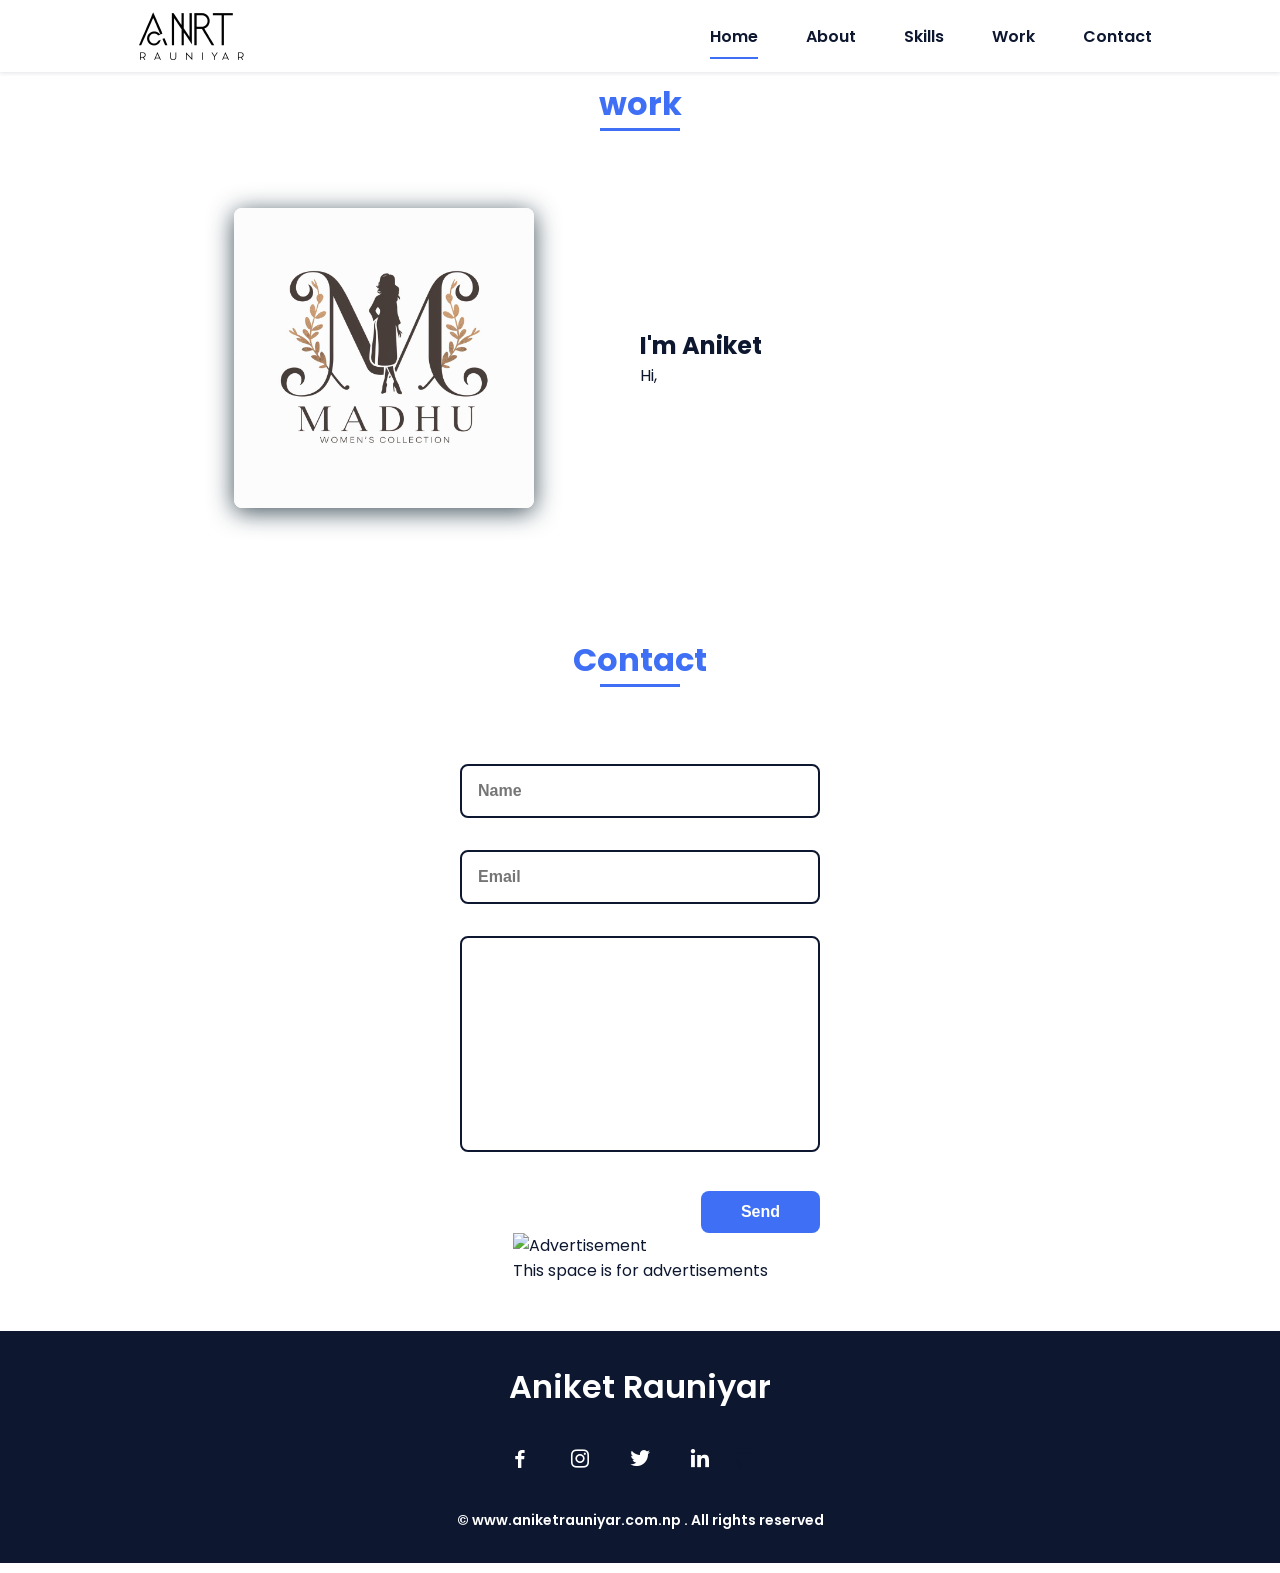
==== banner.html @ f1fd41da "Add files via upload" ====
<!DOCTYPE html>
<html lang="en">
<head>
    <meta charset="UTF-8">
    <meta name="viewport" content="width=device-width, initial-scale=1.0">
    <link rel="stylesheet" href="style.css">
    <link rel="shortcut icon" type="image/png" href="logo.png">
    <!-- =====BOX ICONS===== -->
    <link href='https://cdn.jsdelivr.net/npm/boxicons@2.0.5/css/boxicons.min.css' rel='stylesheet'>
    <title>Aniket Rauniyar - www.aniketrauniyar.com.np</title>
    
</head>
<body>
    <!--===== HEADER =====-->
    <header class="l-header">
        <nav class="nav bd-grid">
            <div>
               <img src="icon.png" alt="icon" style="height:125px ;">
            </div>

            <div  class="nav__menu" id="nav-menu">
                <ul class="nav__list">
                    <li class="nav__item"><a href="#home" class="nav__link active">Home</a></li>
                    <li class="nav__item"><a href="#about" class="nav__link">About</a></li>
                    <li class="nav__item"><a href="#skills" class="nav__link">Skills</a></li>
                    <li class="nav__item"><a href="#work" class="nav__link">Work</a></li>
                    <li class="nav__item"><a href="#contact" class="nav__link">Contact</a></li>
                </ul>
            </div>
        </nav>
    </header>
    <!DOCTYPE html>
<html lang="en">
<head>
    <meta charset="UTF-8">
    <meta name="viewport" content="width=device-width, initial-scale=1.0">
    <link rel="stylesheet" href="style.css">
    <link rel="shortcut icon" type="image/png" href="logo.png">
    <!-- =====BOX ICONS===== -->
    <link href='https://cdn.jsdelivr.net/npm/boxicons@2.0.5/css/boxicons.min.css' rel='stylesheet'>
    <title>Aniket Rauniyar - www.aniketrauniyar.com.np</title>
    
</head>
<body>
    <!--===== HEADER =====-->
    <header class="l-header">
        <nav class="nav bd-grid">
            <div>
               <img src="icon.png" alt="icon" style="height:125px ;">
            </div>

            <div  class="nav__menu" id="nav-menu">
                <ul class="nav__list">
                    <li class="nav__item"><a href="#home" class="nav__link active">Home</a></li>
                    <li class="nav__item"><a href="#about" class="nav__link">About</a></li>
                    <li class="nav__item"><a href="#skills" class="nav__link">Skills</a></li>
                    <li class="nav__item"><a href="#work" class="nav__link">Work</a></li>
                    <li class="nav__item"><a href="#contact" class="nav__link">Contact</a></li>
                </ul>
        </nav>
    </header>
    
        <!--===== ABOUT =====-->
        <section class="work section " id="work">
            <h2 class="section-title">work</h2>

            <div class="about__container bd-grid">
                <div class="about__img">
                    <img src="bannerlogo.jpg" alt="">
                </div>
                    
                <div>
                    <h2 class="work__subtitle">I'm Aniket</h2>
                    <p class="work__text">Hi, </p>           
                </div>                                   
            </div>
        </section>
        
        <!--===== CONTACT =====-->
        <section class="contact section" id="contact">
            <h2 class="section-title">Contact</h2>

            <div class="contact__container bd-grid">
                <form action="" class="contact__form">
                    <input type="text" placeholder="Name" class="contact__input">
                    <input type="mail" placeholder="Email" class="contact__input">
                    <textarea name="" id="" cols="0" rows="10" class="contact__input"></textarea>
                    <input type="button" value="Send" class="contact__button button">
                </form>
                <aside>
                    <!-- This is where your ad section will go -->
                    <div class="ad-section">
                        <!-- Replace this with your ad code provided by your ad network -->
                        <img src="ad_image.jpg" alt="Advertisement">
                        <p>This space is for advertisements</p>
                    </div>
                </aside>
            
                <footer>
                    <!-- Your footer content -->
                </footer>
            </div>
        </section>
    </main>

    <!--===== FOOTER =====-->
    <footer class="footer">
        <p class="footer__title">Aniket Rauniyar</p>
        <div class="footer__social">
            <a href="https://www.facebook.com/aniket2059" class="footer__icon"><i class='bx bxl-facebook' ></i></a>
            <a href="https://www.instagram.com/aniketttt_/" class="footer__icon"><i class='bx bxl-instagram' ></i></a>
            <a href="https://twitter.com/Rauniyar2aniket" class="footer__icon"><i class='bx bxl-twitter' ></i></a>
            <a href="https://twitter.com/Rauniyar2aniket" class="footer__icon"><i class='bx bxl-linkedin' ></i></a>
            <a href="https://github.com/Aniketrnyr" class="home__social-icon"><i class='bx bxl-github' ></i></a>
        </div>
        <p class="footer__copy">&#169; www.aniketrauniyar.com.np . All rights reserved</p>
    </footer>


    <!--===== SCROLL REVEAL =====-->
    <script src="https://unpkg.com/scrollreveal"></script>

    <!--===== MAIN JS =====-->
    <script src="script.js"></script>
</body>
</html>
---- style.css ----
/*===== GOOGLE FONTS =====*/
@import url("https://fonts.googleapis.com/css2?family=Poppins:wght@400;600;700&display=swap");

/*===== VARIABLES CSS =====*/
:root {
    --header-height: 3rem;
    --font-semi: 600;
    /*===== Colors =====*/
    /*Purple 260 - Red 355 - Blue 224 - Pink 340*/
    /* HSL color mode */
    --hue-color: 224;
    --first-color: hsl(var(--hue-color), 89%, 60%);
    --second-color: hsl(var(--hue-color), 56%, 12%);
    /*===== Font typography =====*/
    --body-font: 'Poppins', sans-serif;
    --big-font-size: 2rem;
    --h2-font-size: 1.25rem;
    --normal-font-size: .938rem;
    --smaller-font-size: .75rem;
    /*===== Margins =====*/
    --mb-2: 1rem;
    --mb-4: 2rem;
    --mb-5: 2.5rem;
    --mb-6: 3rem;
    /*===== z index =====*/
    --z-back: -10;
    --z-fixed: 100;
}

@media screen and (min-width: 968px) {
    :root {
        --big-font-size: 3.5rem;
        --h2-font-size: 2rem;
        --normal-font-size: 1rem;
        --smaller-font-size: .875rem;
    }
}

/*===== BASE =====*/
*, ::before, ::after {
    box-sizing: border-box;
}

html {
    scroll-behavior: smooth;
}

body {
    margin: var(--header-height) 0 0 0;
    font-family: var(--body-font);
    font-size: var(--normal-font-size);
    color: var(--second-color);
}

h1, h2, p {
    margin: 0;
}

ul {
    margin: 0;
    padding: 0;
    list-style: none;
}

a {
    text-decoration: none;
}

img {
    max-width: 100%;
    height: auto;
    display: block;
}

/*===== CLASS CSS ===== */
.section-title {
    position: relative;
    font-size: var(--h2-font-size);
    color: var(--first-color);
    margin-top: var(--mb-2);
    margin-bottom: var(--mb-4);
    text-align: center;
}

.section-title::after {
    position: absolute;
    content: '';
    width: 64px;
    height: 0.18rem;
    left: 0;
    right: 0;
    margin: auto;
    top: 2rem;
    background-color: var(--first-color);
}

.section {
    padding-top: 3rem;
    padding-bottom: 2rem;
}

/*===== LAYOUT =====*/
.bd-grid {
    max-width: 1024px;
    display: grid;
    margin-left: var(--mb-2);
    margin-right: var(--mb-2);
}

.l-header {
    width: 100%;
    position: fixed;
    top: 0;
    left: 0;
    z-index: var(--z-fixed);
    background-color: #fff;
    box-shadow: 0 1px 4px rgba(146, 161, 176, 0.15);
}

/*===== NAV =====*/
.nav {
    height: var(--header-height);
    display: flex;
    justify-content: space-between;
    align-items: center;
    font-weight: var(--font-semi);
}

@media screen and (max-width: 767px) {
    .nav__menu {
        position: fixed;
        top: var(--header-height);
        right: -100%;
        width: 80%;
        height: 100%;
        padding: 2rem;
        background-color: var(--second-color);
        transition: .5s;
    }
}

.nav__item {
    margin-bottom: var(--mb-4);
}

.nav__link {
    position: relative;
    color: #fff;
}

.nav__link:hover {
    position: relative;
}

.nav__link:hover::after {
    position: absolute;
    content: '';
    width: 100%;
    height: 0.18rem;
    left: 0;
    top: 2rem;
    background-color: var(--first-color);
}

.nav__logo {
    color: var(--second-color);
}

.nav__toggle {
    color: var(--second-color);
    font-size: 1.5rem;
    cursor: pointer;
}

/*Active menu*/
.active::after {
    position: absolute;
    content: '';
    width: 100%;
    height: 0.18rem;
    left: 0;
    top: 2rem;
    background-color: var(--first-color);
}

/*=== Show menu ===*/
.show {
    right: 0;
}

/*===== HOME =====*/
.home {
    position: relative;
    row-gap: 5rem;
    padding: 4rem 0 5rem;
}

.home__data {
    align-self: center;
}

.home__title {
    font-size: var(--big-font-size);
    margin-bottom: var(--mb-5);
}

.home__title-color {
    color: var(--first-color);
}

.home__social {
    display: flex;
    flex-direction: column;
}

.home__social-icon {
    width: max-content;
    margin-bottom: var(--mb-2);
    font-size: 1.5rem;
    color: var(--second-color);
}

.home__social-icon:hover {
    color: var(--first-color);
}

.home__img {
    position: absolute;
    right: 0;
    bottom: 0;
    width: 260px;
}

.home__blob {
    fill: var(--first-color);
}

.home__blob-img {
    width: 360px;
}

/*BUTTONS*/
.button {
    display: inline-block;
    background-color: var(--first-color);
    color: #fff;
    padding: .75rem 2.5rem;
    font-weight: var(--font-semi);
    border-radius: .5rem;
    transition: all .3s;
}

.button:hover {
    box-shadow: rgba(17, 17, 26, 0.3) 0px 8px 24px, rgba(17, 17, 26, 0.3) 0px 16px 56px, rgba(17, 17, 26, 0.3) 0px 24px 80px;
    background-color: var(--second-color);
}

/* ===== ABOUT =====*/
.about__container {
    row-gap: 2rem;
    text-align: center;
}

.about__subtitle {
    margin-bottom: var(--mb-2);
}

.about__img {
    justify-self: center;
}

.about__img img {
    width: 200px;
    border-radius: .5rem;
    box-shadow: 0px 4px 25px rgba(14, 36, 49, 0.792);
}

/* ===== SKILLS =====*/
.skills__container {
    row-gap: 2rem;
    text-align: center;
}

.skills__subtitle {
    margin-bottom: var(--mb-2);
}

.skills__text {
    margin-bottom: var(--mb-4);
}

.skills__data {
    display: flex;
    justify-content: space-between;
    align-items: center;
    position: relative;
    font-weight: var(--font-semi);
    padding: .5rem 1rem;
    margin-bottom: var(--mb-4);
    border-radius: .5rem;
    box-shadow: 0px 4px 25px rgba(14, 36, 49, 0.15);
}

.skills__icon {
    font-size: 2rem;
    margin-right: var(--mb-2);
    color: var(--first-color);
}

.skills__names {
    display: flex;
    align-items: center;
}

.skills__bar {
    position: absolute;
    left: 0;
    bottom: 0;
    background-color: var(--first-color);
    height: .25rem;
    border-radius: .5rem;
    z-index: var(--z-back);
}

.skills__html {
    width: 95%;
}

.skills__css {
    width: 85%;
}

.skills__js {
    width: 65%;
}

.skills__ux {
    width: 85%;
}

.skills__img {
    border-radius: .5rem;
    box-shadow: 0px 4px 25px rgba(14, 36, 49, 0.792);
}

/* ===== WORK =====*/
.work__container {
    row-gap: 2rem;
}

.work__img {
    box-shadow: 0px 4px 25px rgba(14, 36, 49, 0.792);
    border-radius: .5rem;
    overflow: hidden;
}

.work__img img {
    transition: 1s;
}

.work__img img:hover {
    transform: scale(1.1);
}

/* ===== CONTACT =====*/
.contact__input {
    width: 100%;
    font-size: var(--normal-font-size);
    font-weight: var(--font-semi);
    padding: 1rem;
    border-radius: .5rem;
    border: 2px solid var(--second-color);
    outline: none;
    margin-bottom: var(--mb-4);
    transition: border .3s;
    resize: none;
}

.contact__input:focus {
    border: 2px solid var(--first-color);
}

.contact__button {
    display: block;
    border: none;
    outline: none;
    font-size: var(--normal-font-size);
    cursor: pointer;
    margin-left: auto;
}

/* ===== FOOTER =====*/
.footer {
    background-color: var(--second-color);
    color: #fff;
    text-align: center;
    font-weight: var(--font-semi);
    padding: 2rem 0;
}

.footer__title {
    font-size: 2rem;
    margin-bottom: var(--mb-4);
}

.footer__social {
    margin-bottom: var(--mb-4);
}

.footer__icon {
    font-size: 1.5rem;
    color: #fff;
    margin: 0 var(--mb-2);
    transition: color .3s;
}

.footer__icon:hover {
    color: var(--first-color);
}

.footer__copy {
    font-size: var(--smaller-font-size);
}

/* ===== MEDIA QUERIES=====*/
@media screen and (max-width: 320px) {
    .home {
        row-gap: 2rem;
    }
    .home__img {
        width: 200px;
    }
}

@media screen and (min-width: 576px) {
    .home {
        padding: 4rem 0 2rem;
    }
    .home__social {
        padding-top: 0;
        padding-bottom: 2.5rem;
        flex-direction: row;
        align-self: flex-end;
    }
    .home__social-icon {
        margin-bottom: 0;
        margin-right: var(--mb-4);
    }
    .home__img {
        width: 300px;
        bottom: 25%;
    }
    .about__container {
        grid-template-columns: repeat(2, 1fr);
        align-items: center;
        text-align: initial;
    }
    .skills__container {
        grid-template-columns: .7fr;
        justify-content: center;
        column-gap: 1rem;
    }
    .work__container {
        grid-template-columns: repeat(2, 1fr);
        column-gap: 2rem;
        padding-top: 2rem;
    }
    .contact__form {
        width: 360px;
        padding-top: 2rem;
    }
    .contact__container {
        justify-items: center;
    }
}

@media screen and (min-width: 768px) {
    body {
        margin: 0;
    }
    .section {
        padding-top: 4rem;
        padding-bottom: 3rem;
    }
    .section-title {
        margin-bottom: var(--mb-6);
    }
    .section-title::after {
        width: 80px;
        top: 3rem;
    }
    .nav {
        height: calc(var(--header-height) + 1.5rem);
    }
    .nav__list {
        display: flex;
        padding-top: 0;
    }
    .nav__item {
        margin-left: var(--mb-6);
        margin-bottom: 0;
    }
    .nav__toggle {
        display: none;
    }
    .nav__link {
        color: var(--second-color);
    }
    .home {
        padding: 8rem 0 2rem;
    }
    .home__img {
        width: 400px;
        bottom: 10%;
    }
    .about__container {
        padding-top: 2rem;
    }
    .about__img img {
        width: 300px;
    }
    .skills__container {
        grid-template-columns: repeat(2, 1fr);
        column-gap: 2rem;
        align-items: center;
        text-align: initial;
    }
    .work__container {
        grid-template-columns: repeat(3, 1fr);
        column-gap: 2rem;
    }
}

@media screen and (min-width: 992px) {
    .bd-grid {
        margin-left: auto;
        margin-right: auto;
    }
    .home {
        padding: 10rem 0 2rem;
    }
    .home__img {
        width: 450px;
    }
}
---- style.css ----
/*===== GOOGLE FONTS =====*/
@import url("https://fonts.googleapis.com/css2?family=Poppins:wght@400;600;700&display=swap");

/*===== VARIABLES CSS =====*/
:root {
    --header-height: 3rem;
    --font-semi: 600;
    /*===== Colors =====*/
    /*Purple 260 - Red 355 - Blue 224 - Pink 340*/
    /* HSL color mode */
    --hue-color: 224;
    --first-color: hsl(var(--hue-color), 89%, 60%);
    --second-color: hsl(var(--hue-color), 56%, 12%);
    /*===== Font typography =====*/
    --body-font: 'Poppins', sans-serif;
    --big-font-size: 2rem;
    --h2-font-size: 1.25rem;
    --normal-font-size: .938rem;
    --smaller-font-size: .75rem;
    /*===== Margins =====*/
    --mb-2: 1rem;
    --mb-4: 2rem;
    --mb-5: 2.5rem;
    --mb-6: 3rem;
    /*===== z index =====*/
    --z-back: -10;
    --z-fixed: 100;
}

@media screen and (min-width: 968px) {
    :root {
        --big-font-size: 3.5rem;
        --h2-font-size: 2rem;
        --normal-font-size: 1rem;
        --smaller-font-size: .875rem;
    }
}

/*===== BASE =====*/
*, ::before, ::after {
    box-sizing: border-box;
}

html {
    scroll-behavior: smooth;
}

body {
    margin: var(--header-height) 0 0 0;
    font-family: var(--body-font);
    font-size: var(--normal-font-size);
    color: var(--second-color);
}

h1, h2, p {
    margin: 0;
}

ul {
    margin: 0;
    padding: 0;
    list-style: none;
}

a {
    text-decoration: none;
}

img {
    max-width: 100%;
    height: auto;
    display: block;
}

/*===== CLASS CSS ===== */
.section-title {
    position: relative;
    font-size: var(--h2-font-size);
    color: var(--first-color);
    margin-top: var(--mb-2);
    margin-bottom: var(--mb-4);
    text-align: center;
}

.section-title::after {
    position: absolute;
    content: '';
    width: 64px;
    height: 0.18rem;
    left: 0;
    right: 0;
    margin: auto;
    top: 2rem;
    background-color: var(--first-color);
}

.section {
    padding-top: 3rem;
    padding-bottom: 2rem;
}

/*===== LAYOUT =====*/
.bd-grid {
    max-width: 1024px;
    display: grid;
    margin-left: var(--mb-2);
    margin-right: var(--mb-2);
}

.l-header {
    width: 100%;
    position: fixed;
    top: 0;
    left: 0;
    z-index: var(--z-fixed);
    background-color: #fff;
    box-shadow: 0 1px 4px rgba(146, 161, 176, 0.15);
}

/*===== NAV =====*/
.nav {
    height: var(--header-height);
    display: flex;
    justify-content: space-between;
    align-items: center;
    font-weight: var(--font-semi);
}

@media screen and (max-width: 767px) {
    .nav__menu {
        position: fixed;
        top: var(--header-height);
        right: -100%;
        width: 80%;
        height: 100%;
        padding: 2rem;
        background-color: var(--second-color);
        transition: .5s;
    }
}

.nav__item {
    margin-bottom: var(--mb-4);
}

.nav__link {
    position: relative;
    color: #fff;
}

.nav__link:hover {
    position: relative;
}

.nav__link:hover::after {
    position: absolute;
    content: '';
    width: 100%;
    height: 0.18rem;
    left: 0;
    top: 2rem;
    background-color: var(--first-color);
}

.nav__logo {
    color: var(--second-color);
}

.nav__toggle {
    color: var(--second-color);
    font-size: 1.5rem;
    cursor: pointer;
}

/*Active menu*/
.active::after {
    position: absolute;
    content: '';
    width: 100%;
    height: 0.18rem;
    left: 0;
    top: 2rem;
    background-color: var(--first-color);
}

/*=== Show menu ===*/
.show {
    right: 0;
}

/*===== HOME =====*/
.home {
    position: relative;
    row-gap: 5rem;
    padding: 4rem 0 5rem;
}

.home__data {
    align-self: center;
}

.home__title {
    font-size: var(--big-font-size);
    margin-bottom: var(--mb-5);
}

.home__title-color {
    color: var(--first-color);
}

.home__social {
    display: flex;
    flex-direction: column;
}

.home__social-icon {
    width: max-content;
    margin-bottom: var(--mb-2);
    font-size: 1.5rem;
    color: var(--second-color);
}

.home__social-icon:hover {
    color: var(--first-color);
}

.home__img {
    position: absolute;
    right: 0;
    bottom: 0;
    width: 260px;
}

.home__blob {
    fill: var(--first-color);
}

.home__blob-img {
    width: 360px;
}

/*BUTTONS*/
.button {
    display: inline-block;
    background-color: var(--first-color);
    color: #fff;
    padding: .75rem 2.5rem;
    font-weight: var(--font-semi);
    border-radius: .5rem;
    transition: all .3s;
}

.button:hover {
    box-shadow: rgba(17, 17, 26, 0.3) 0px 8px 24px, rgba(17, 17, 26, 0.3) 0px 16px 56px, rgba(17, 17, 26, 0.3) 0px 24px 80px;
    background-color: var(--second-color);
}

/* ===== ABOUT =====*/
.about__container {
    row-gap: 2rem;
    text-align: center;
}

.about__subtitle {
    margin-bottom: var(--mb-2);
}

.about__img {
    justify-self: center;
}

.about__img img {
    width: 200px;
    border-radius: .5rem;
    box-shadow: 0px 4px 25px rgba(14, 36, 49, 0.792);
}

/* ===== SKILLS =====*/
.skills__container {
    row-gap: 2rem;
    text-align: center;
}

.skills__subtitle {
    margin-bottom: var(--mb-2);
}

.skills__text {
    margin-bottom: var(--mb-4);
}

.skills__data {
    display: flex;
    justify-content: space-between;
    align-items: center;
    position: relative;
    font-weight: var(--font-semi);
    padding: .5rem 1rem;
    margin-bottom: var(--mb-4);
    border-radius: .5rem;
    box-shadow: 0px 4px 25px rgba(14, 36, 49, 0.15);
}

.skills__icon {
    font-size: 2rem;
    margin-right: var(--mb-2);
    color: var(--first-color);
}

.skills__names {
    display: flex;
    align-items: center;
}

.skills__bar {
    position: absolute;
    left: 0;
    bottom: 0;
    background-color: var(--first-color);
    height: .25rem;
    border-radius: .5rem;
    z-index: var(--z-back);
}

.skills__html {
    width: 95%;
}

.skills__css {
    width: 85%;
}

.skills__js {
    width: 65%;
}

.skills__ux {
    width: 85%;
}

.skills__img {
    border-radius: .5rem;
    box-shadow: 0px 4px 25px rgba(14, 36, 49, 0.792);
}

/* ===== WORK =====*/
.work__container {
    row-gap: 2rem;
}

.work__img {
    box-shadow: 0px 4px 25px rgba(14, 36, 49, 0.792);
    border-radius: .5rem;
    overflow: hidden;
}

.work__img img {
    transition: 1s;
}

.work__img img:hover {
    transform: scale(1.1);
}

/* ===== CONTACT =====*/
.contact__input {
    width: 100%;
    font-size: var(--normal-font-size);
    font-weight: var(--font-semi);
    padding: 1rem;
    border-radius: .5rem;
    border: 2px solid var(--second-color);
    outline: none;
    margin-bottom: var(--mb-4);
    transition: border .3s;
    resize: none;
}

.contact__input:focus {
    border: 2px solid var(--first-color);
}

.contact__button {
    display: block;
    border: none;
    outline: none;
    font-size: var(--normal-font-size);
    cursor: pointer;
    margin-left: auto;
}

/* ===== FOOTER =====*/
.footer {
    background-color: var(--second-color);
    color: #fff;
    text-align: center;
    font-weight: var(--font-semi);
    padding: 2rem 0;
}

.footer__title {
    font-size: 2rem;
    margin-bottom: var(--mb-4);
}

.footer__social {
    margin-bottom: var(--mb-4);
}

.footer__icon {
    font-size: 1.5rem;
    color: #fff;
    margin: 0 var(--mb-2);
    transition: color .3s;
}

.footer__icon:hover {
    color: var(--first-color);
}

.footer__copy {
    font-size: var(--smaller-font-size);
}

/* ===== MEDIA QUERIES=====*/
@media screen and (max-width: 320px) {
    .home {
        row-gap: 2rem;
    }
    .home__img {
        width: 200px;
    }
}

@media screen and (min-width: 576px) {
    .home {
        padding: 4rem 0 2rem;
    }
    .home__social {
        padding-top: 0;
        padding-bottom: 2.5rem;
        flex-direction: row;
        align-self: flex-end;
    }
    .home__social-icon {
        margin-bottom: 0;
        margin-right: var(--mb-4);
    }
    .home__img {
        width: 300px;
        bottom: 25%;
    }
    .about__container {
        grid-template-columns: repeat(2, 1fr);
        align-items: center;
        text-align: initial;
    }
    .skills__container {
        grid-template-columns: .7fr;
        justify-content: center;
        column-gap: 1rem;
    }
    .work__container {
        grid-template-columns: repeat(2, 1fr);
        column-gap: 2rem;
        padding-top: 2rem;
    }
    .contact__form {
        width: 360px;
        padding-top: 2rem;
    }
    .contact__container {
        justify-items: center;
    }
}

@media screen and (min-width: 768px) {
    body {
        margin: 0;
    }
    .section {
        padding-top: 4rem;
        padding-bottom: 3rem;
    }
    .section-title {
        margin-bottom: var(--mb-6);
    }
    .section-title::after {
        width: 80px;
        top: 3rem;
    }
    .nav {
        height: calc(var(--header-height) + 1.5rem);
    }
    .nav__list {
        display: flex;
        padding-top: 0;
    }
    .nav__item {
        margin-left: var(--mb-6);
        margin-bottom: 0;
    }
    .nav__toggle {
        display: none;
    }
    .nav__link {
        color: var(--second-color);
    }
    .home {
        padding: 8rem 0 2rem;
    }
    .home__img {
        width: 400px;
        bottom: 10%;
    }
    .about__container {
        padding-top: 2rem;
    }
    .about__img img {
        width: 300px;
    }
    .skills__container {
        grid-template-columns: repeat(2, 1fr);
        column-gap: 2rem;
        align-items: center;
        text-align: initial;
    }
    .work__container {
        grid-template-columns: repeat(3, 1fr);
        column-gap: 2rem;
    }
}

@media screen and (min-width: 992px) {
    .bd-grid {
        margin-left: auto;
        margin-right: auto;
    }
    .home {
        padding: 10rem 0 2rem;
    }
    .home__img {
        width: 450px;
    }
}
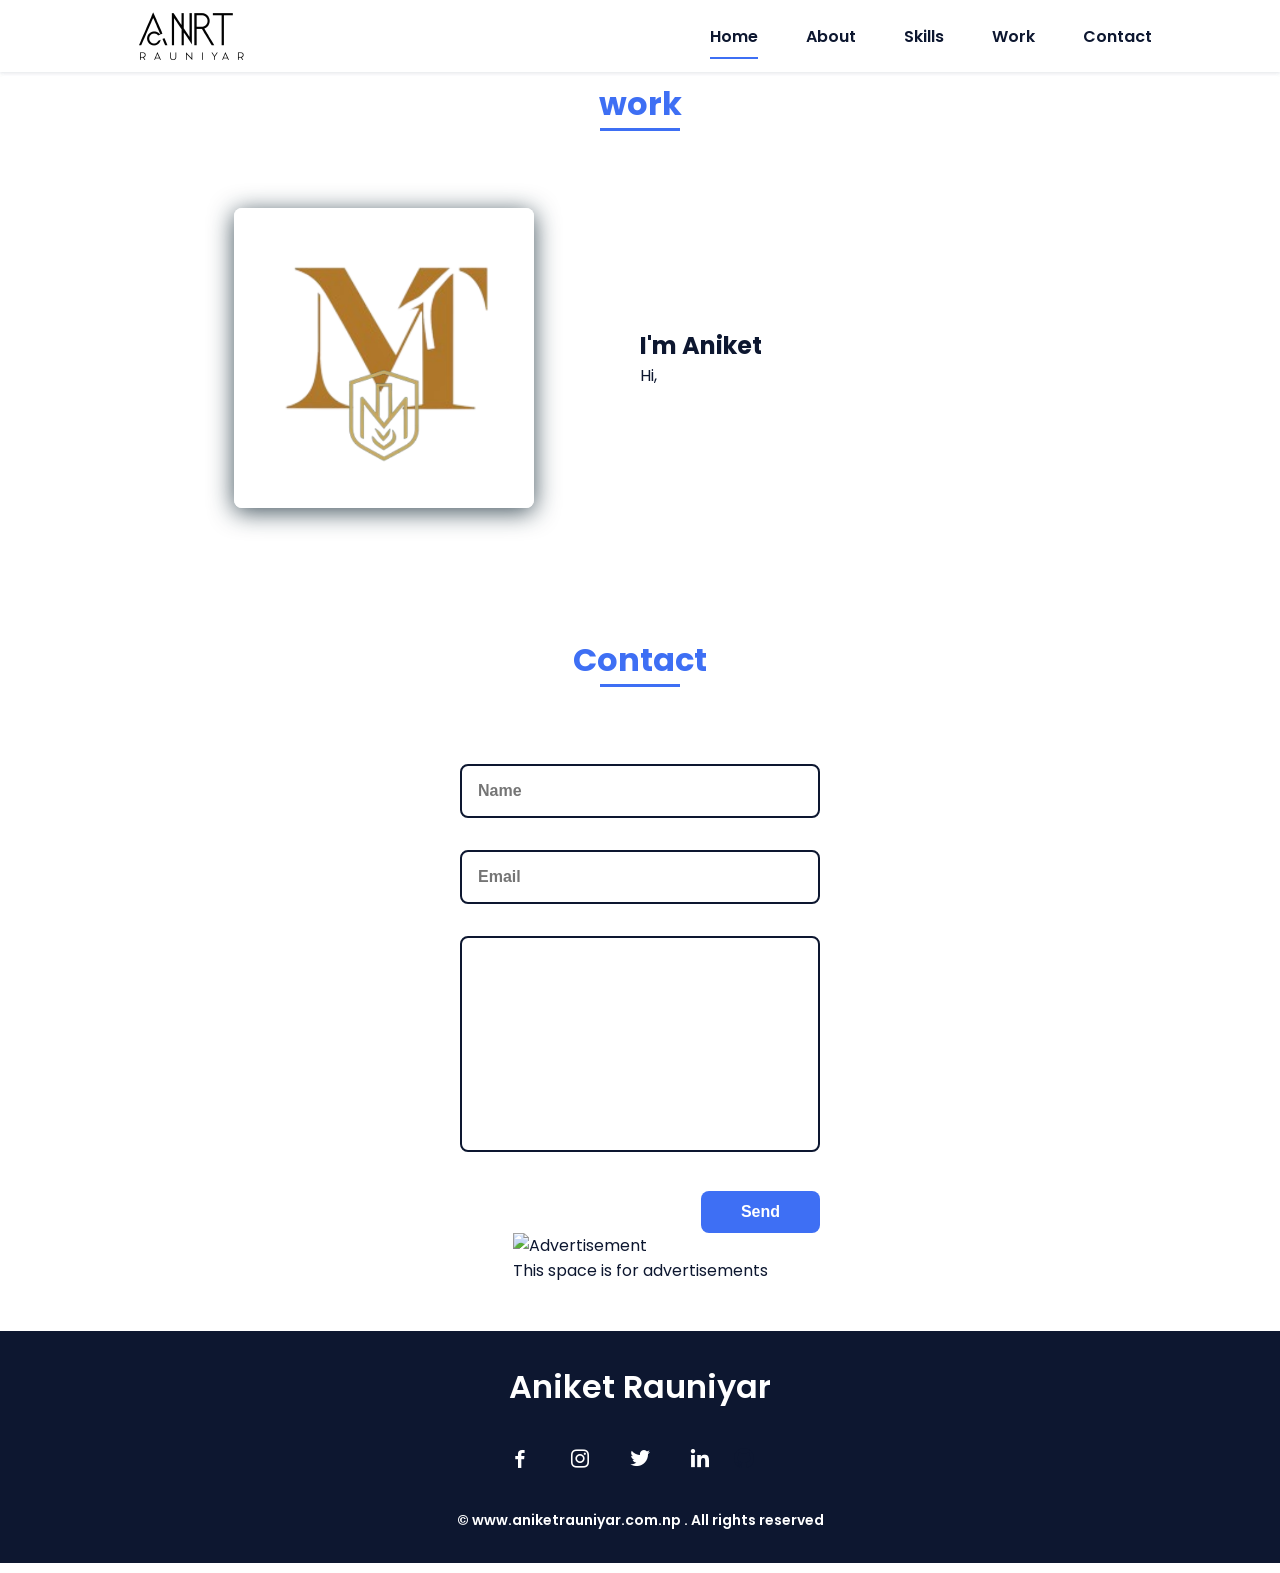
==== commit 460e09cf: "Update banner.html" ====
--- a/banner.html
+++ b/banner.html
@@ -66,7 +66,7 @@
 
             <div class="about__container bd-grid">
                 <div class="about__img">
-                    <img src="bannerlogo.jpg" alt="">
+                    <img src="medilogo.png" alt="">
                 </div>
                     
                 <div>
@@ -123,4 +123,4 @@
     <!--===== MAIN JS =====-->
     <script src="script.js"></script>
 </body>
-</html>+</html>
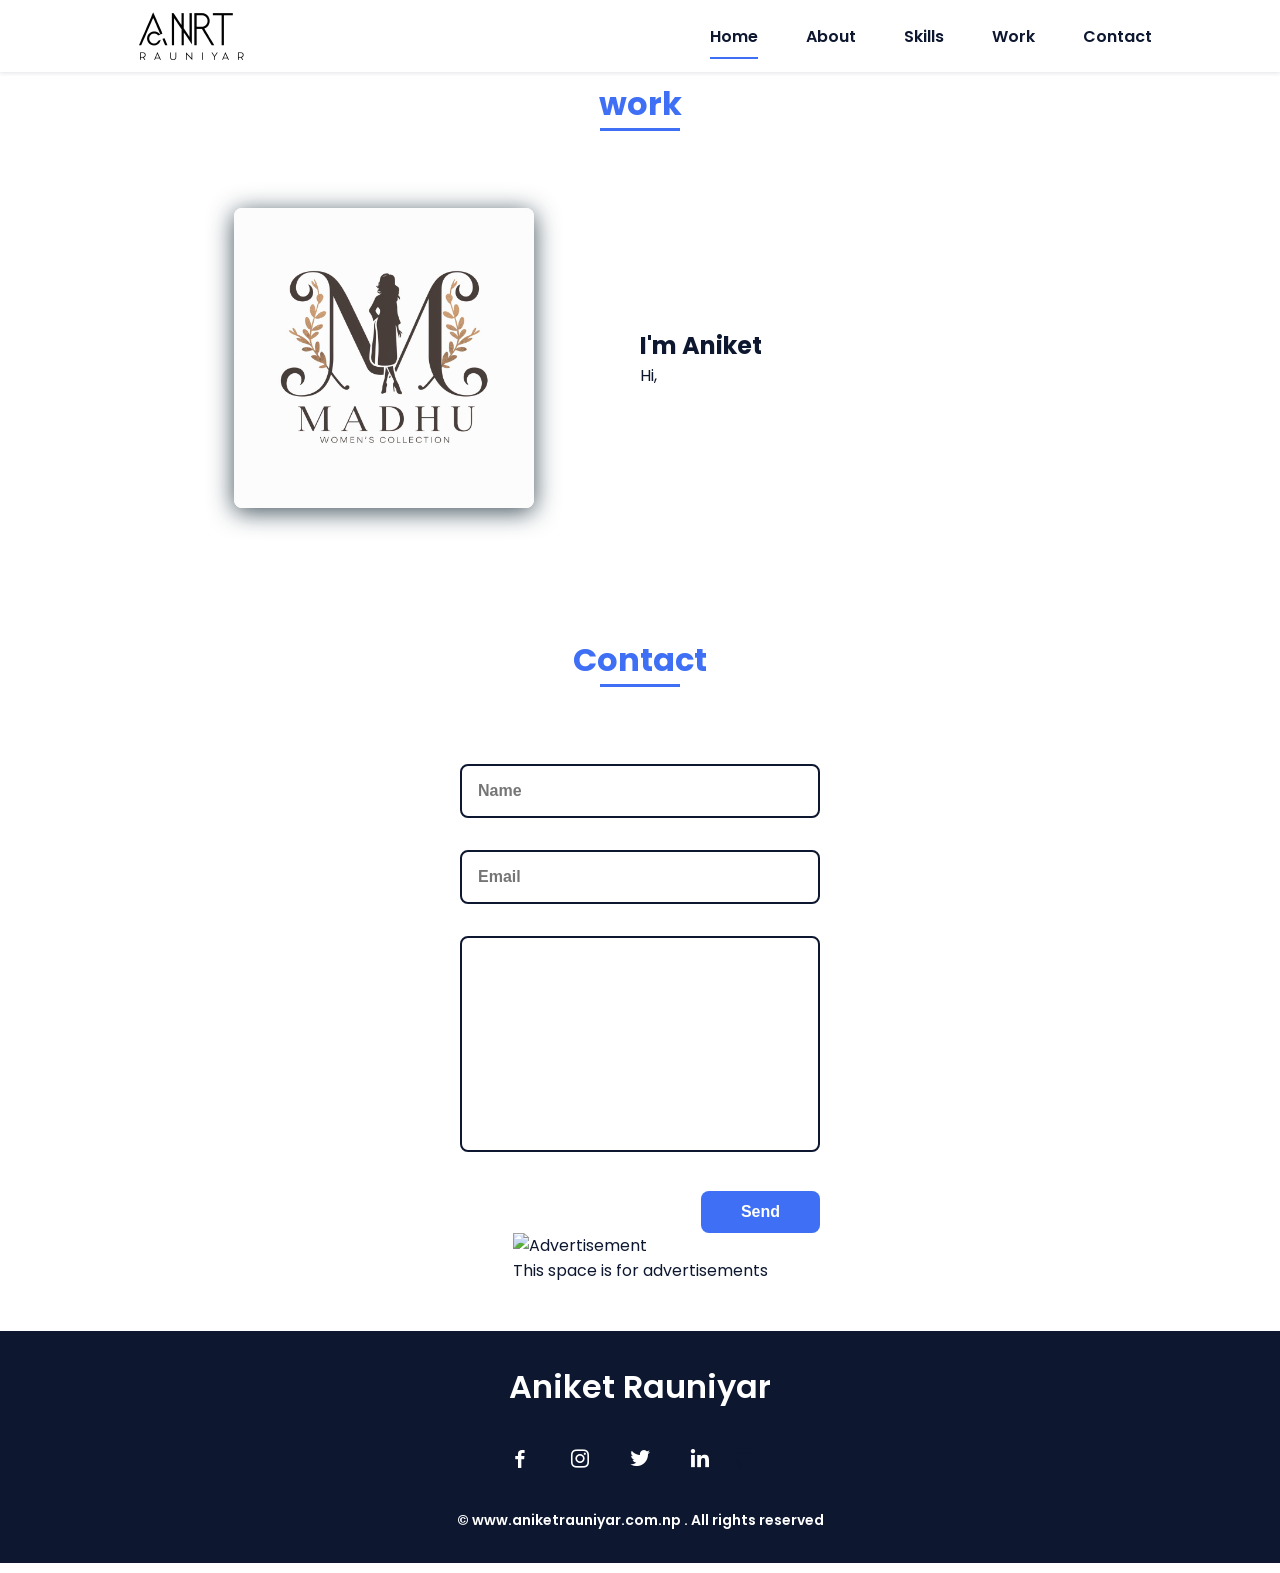
==== commit 44a03f44: "Update banner.html" ====
--- a/banner.html
+++ b/banner.html
@@ -66,7 +66,7 @@
 
             <div class="about__container bd-grid">
                 <div class="about__img">
-                    <img src="medilogo.png" alt="">
+                    <img src="madhulogo.jpg" alt="">
                 </div>
                     
                 <div>
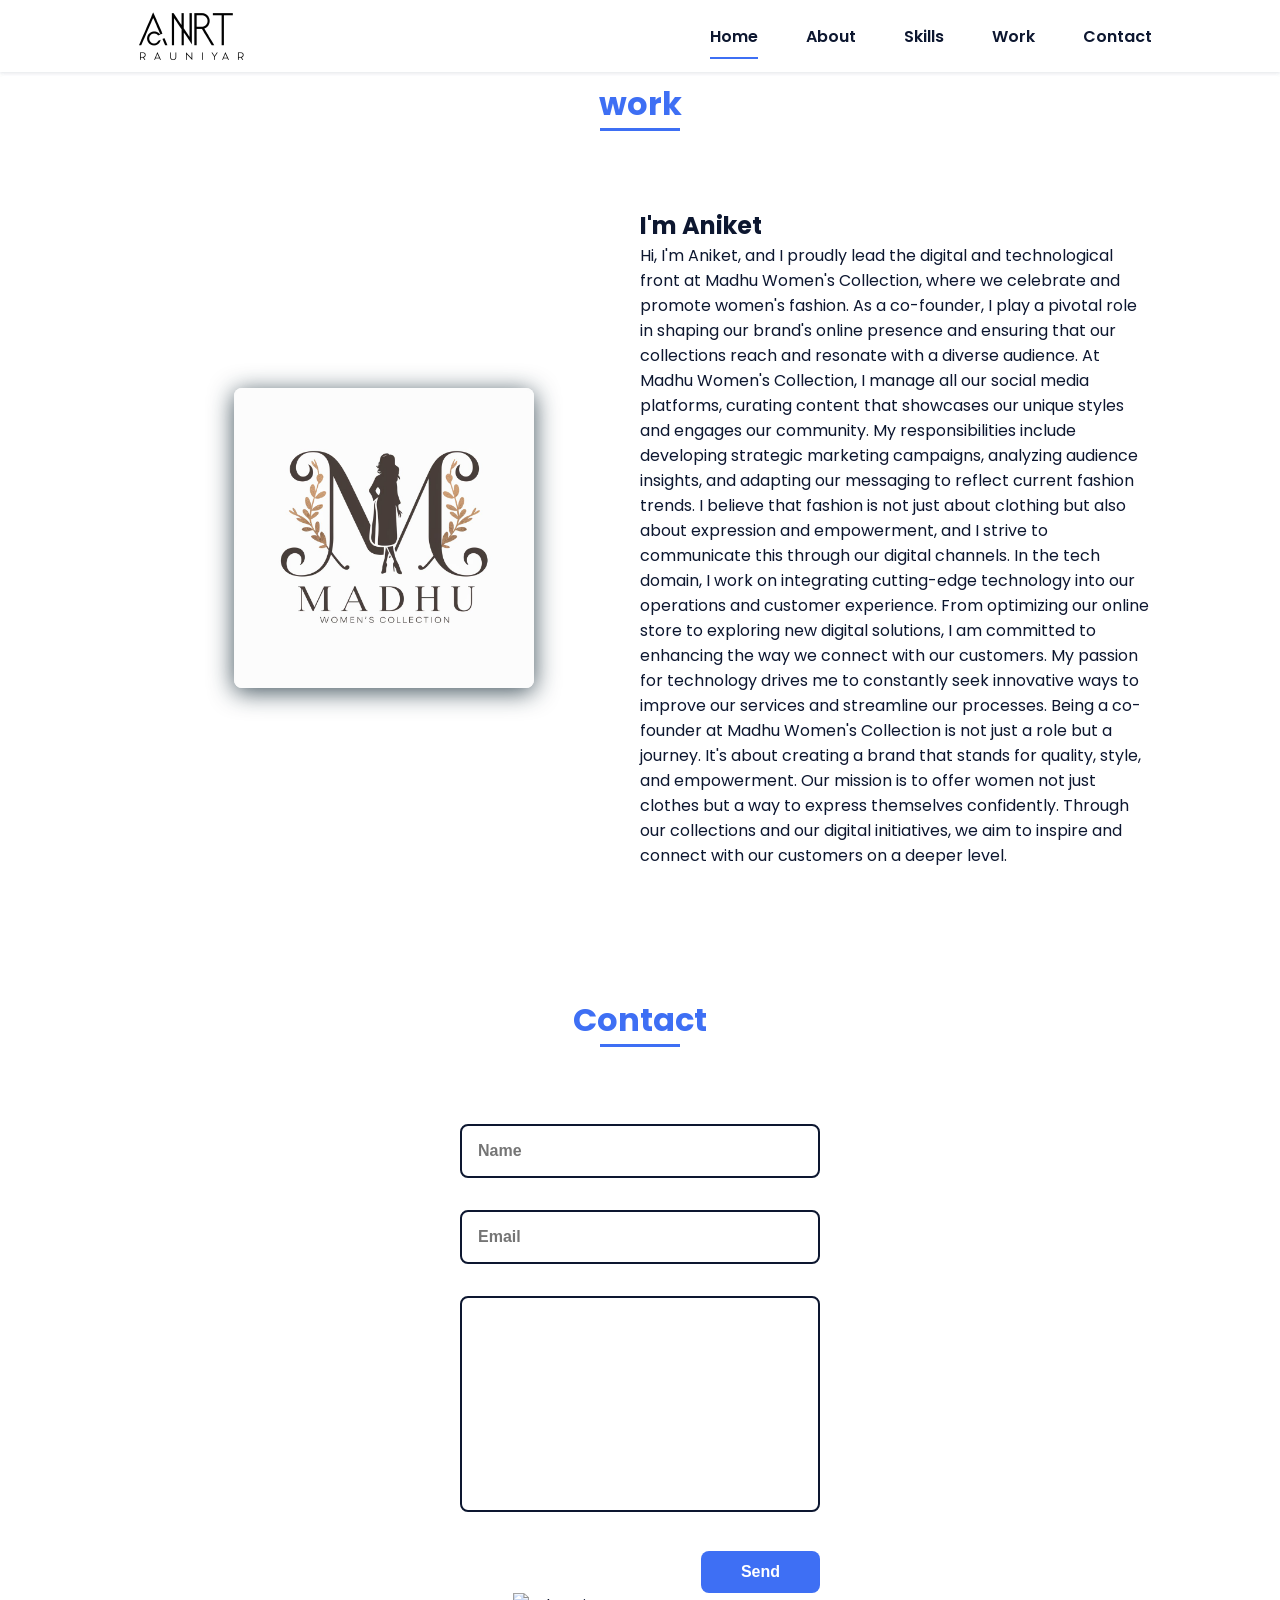
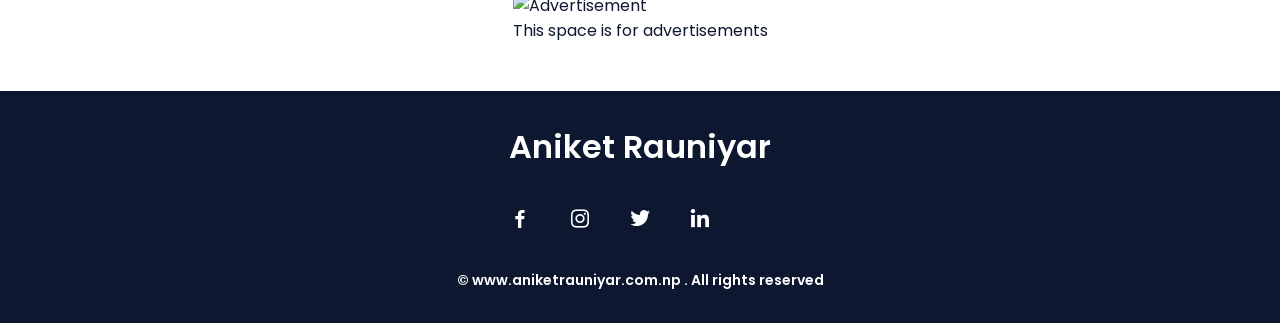
==== commit 394c78af: "Update banner.html" ====
--- a/banner.html
+++ b/banner.html
@@ -71,7 +71,15 @@
                     
                 <div>
                     <h2 class="work__subtitle">I'm Aniket</h2>
-                    <p class="work__text">Hi, </p>           
+                    <p class="work__text">Hi, I'm Aniket, and I proudly lead the digital and technological front at Madhu Women's Collection, where we celebrate and promote women's fashion. As a co-founder, I play a pivotal role in shaping our brand's online presence and ensuring that our collections reach and resonate with a diverse audience.
+
+At Madhu Women's Collection, I manage all our social media platforms, curating content that showcases our unique styles and engages our community. My responsibilities include developing strategic marketing campaigns, analyzing audience insights, and adapting our messaging to reflect current fashion trends. I believe that fashion is not just about clothing but also about expression and empowerment, and I strive to communicate this through our digital channels.
+
+In the tech domain, I work on integrating cutting-edge technology into our operations and customer experience. From optimizing our online store to exploring new digital solutions, I am committed to enhancing the way we connect with our customers. My passion for technology drives me to constantly seek innovative ways to improve our services and streamline our processes.
+
+Being a co-founder at Madhu Women's Collection is not just a role but a journey. It's about creating a brand that stands for quality, style, and empowerment. Our mission is to offer women not just clothes but a way to express themselves confidently. Through our collections and our digital initiatives, we aim to inspire and connect with our customers on a deeper level.
+
+</p>           
                 </div>                                   
             </div>
         </section>
